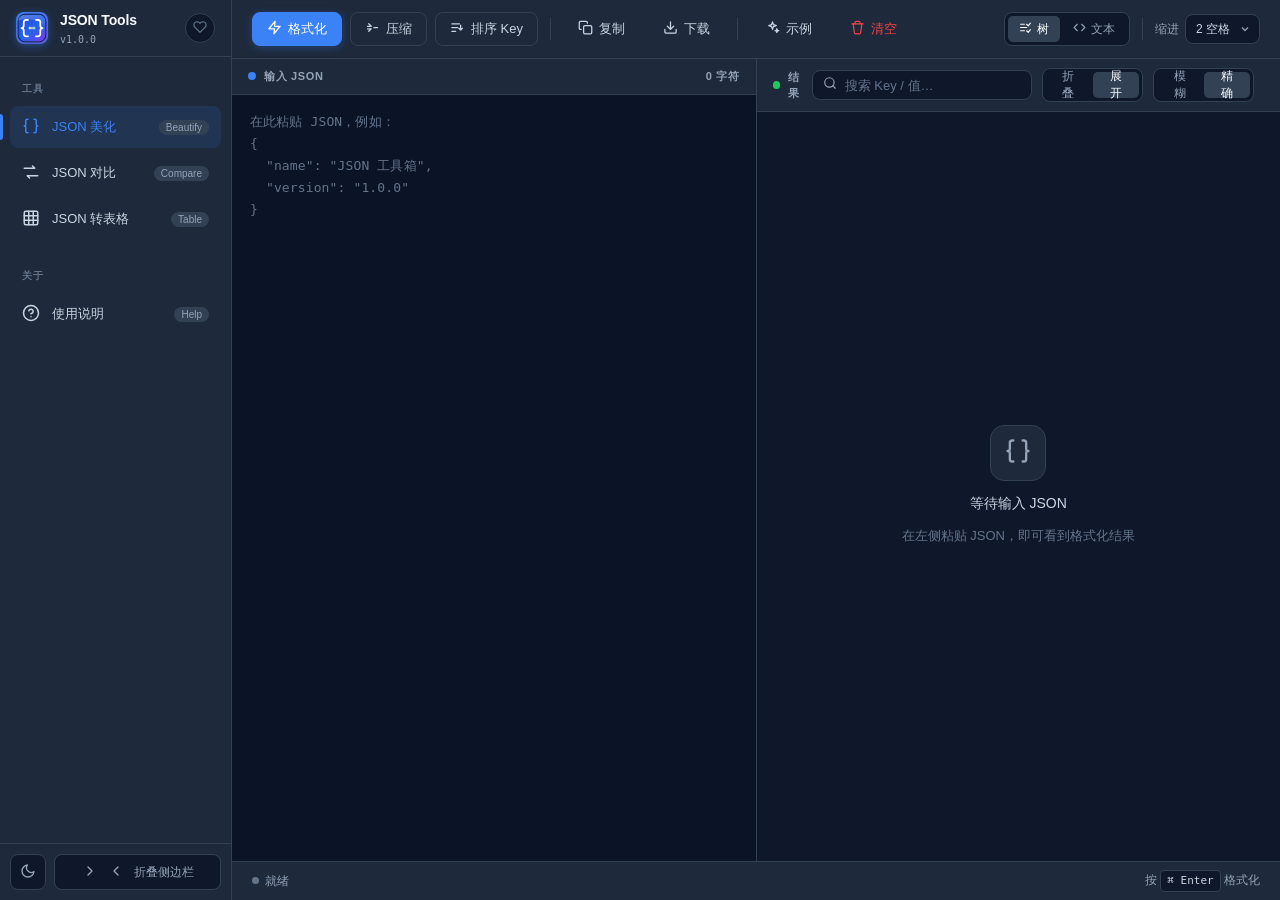
==== index.html @ 3a5d62ab "feat: JsonLab v1.0.0 初始版本 - SPA 架构：侧边栏 + 四面板（美化/对比/表格/说明） - JSON 美化：可折叠语法高亮树、搜索高亮、JSONPath 提取、大数安全 -" ====
<!DOCTYPE html>
<html lang="zh-CN">
<head>
  <meta charset="UTF-8" />
  <meta name="viewport" content="width=device-width, initial-scale=1.0" />
  <link rel="icon" type="image/svg+xml" href="icons/json-tools-logo.svg" />
  <title>JSON Tools · 浏览器 JSON 工具箱</title>
  <link rel="stylesheet" href="shared/styles.css" />
</head>
<body>
  <div class="app-shell">
    <!-- ============ 侧边栏 ============ -->
    <aside class="sidebar" id="sidebar">
      <div class="sidebar-head">
        <span class="logo"><img src="icons/json-tools-logo.svg" alt="JSON Tools" /></span>
        <div class="brand">
          <span class="name">JSON Tools</span>
          <span class="ver">v1.0.0</span>
        </div>
        <button class="head-tip" id="author-btn" title="打赏作者 · 支持一下" aria-label="打赏作者">
          <i data-icon="heart"></i>
        </button>
      </div>

      <nav class="sidebar-nav">
        <div class="nav-section-label">工具</div>
        <button class="nav-item active" data-panel="beautify" data-tip="JSON 美化">
          <i data-icon="braces"></i>
          <span class="nav-text">JSON 美化</span>
          <span class="nav-badge">Beautify</span>
        </button>
        <button class="nav-item" data-panel="compare" data-tip="JSON 对比">
          <i data-icon="arrows"></i>
          <span class="nav-text">JSON 对比</span>
          <span class="nav-badge">Compare</span>
        </button>
        <button class="nav-item" data-panel="table" data-tip="JSON 转表格">
          <i data-icon="table"></i>
          <span class="nav-text">JSON 转表格</span>
          <span class="nav-badge">Table</span>
        </button>
        <div class="nav-section-label" style="margin-top:12px;">关于</div>
        <button class="nav-item" data-panel="help" data-tip="使用说明">
          <i data-icon="helpCircle"></i>
          <span class="nav-text">使用说明</span>
          <span class="nav-badge">Help</span>
        </button>
      </nav>

      <div class="sidebar-foot">
        <button class="foot-btn" id="theme-btn" title="切换深色/浅色主题" data-tip="切换主题">
          <i class="theme-icon-dark" data-icon="moon"></i>
          <i class="theme-icon-light" data-icon="sun"></i>
        </button>
        <button class="foot-btn" id="collapse-btn" title="折叠/展开侧边栏">
          <i class="collapse-open" data-icon="chevronRight"></i>
          <i class="collapse-close" data-icon="chevronLeft"></i>
          <span class="lbl">折叠侧边栏</span>
        </button>
      </div>
    </aside>

    <!-- ============ 主区 ============ -->
    <main class="app-main">

      <!-- ====== 面板：JSON 美化 ====== -->
      <section class="panel active" id="panel-beautify">
        <div class="toolbar">
          <button class="btn primary" data-action="beautify-format"><i data-icon="zap"></i>格式化</button>
          <button class="btn" data-action="beautify-minify"><i data-icon="minify"></i>压缩</button>
          <button class="btn" data-action="beautify-sort"><i data-icon="sortAsc"></i>排序 Key</button>
          <span class="divider"></span>
          <button class="btn subtle" data-action="beautify-copy"><i data-icon="copy"></i>复制</button>
          <button class="btn subtle" data-action="beautify-download"><i data-icon="download"></i>下载</button>
          <span class="divider"></span>
          <button class="btn subtle" data-action="beautify-sample"><i data-icon="sparkles"></i>示例</button>
          <button class="btn subtle danger" data-action="beautify-clear"><i data-icon="trash"></i>清空</button>
          <span class="spacer"></span>
          <div class="segmented" id="seg-view">
            <button class="seg active" data-view="tree"><i data-icon="tree"></i>树</button>
            <button class="seg" data-view="text"><i data-icon="code"></i>文本</button>
          </div>
          <span class="divider"></span>
          <label>缩进
            <select id="sel-indent">
              <option value="2">2 空格</option>
              <option value="4">4 空格</option>
              <option value="tab">Tab</option>
            </select>
          </label>
        </div>

        <div class="work-area">
          <div class="pane">
            <div class="pane-header">
              <span class="left"><span class="dot"></span>输入 JSON</span>
              <span id="b-input-info">0 字符</span>
            </div>
            <div class="pane-content">
              <textarea class="code-input" id="b-input" placeholder='在此粘贴 JSON，例如：&#10;{&#10;  "name": "JSON 工具箱",&#10;  "version": "1.0.0"&#10;}'></textarea>
            </div>
          </div>
          <div class="pane">
            <div class="pane-header">
              <span class="left"><span class="dot green"></span>结果</span>
              <div style="display:flex; align-items:center; gap:10px; text-transform:none; letter-spacing:0;">
                <div class="search-box" id="b-search-box">
                  <i data-icon="search"></i>
                  <input type="text" id="b-search-input" placeholder="搜索 Key / 值…" autocomplete="off" />
                  <button class="clear-btn" id="b-search-clear" title="清除"><i data-icon="x"></i></button>
                  <span class="match-count" id="b-match-count" style="display:none;"></span>
                </div>
                <div class="segmented" id="b-search-mode">
                  <button class="seg" data-smode="collapse" title="折叠查找：只展开命中路径">折叠</button>
                  <button class="seg active" data-smode="expand" title="展开搜索：高亮全部命中">展开</button>
                </div>
                <div class="segmented" id="b-search-match">
                  <button class="seg" data-smatch="fuzzy" title="模糊匹配（子串，忽略大小写）">模糊</button>
                  <button class="seg active" data-smatch="exact" title="精确匹配（完整相等）">精确</button>
                </div>
                <span id="b-result-info"></span>
              </div>
            </div>
            <div class="pane-content" id="b-result"></div>
            <div class="path-bar" id="b-path-bar" hidden>
              <i data-icon="mousePointer"></i>
              <span class="path-text" id="b-path-text"></span>
              <button class="path-copy" id="b-path-copy" title="复制路径"><i data-icon="copy"></i></button>
            </div>
          </div>
        </div>

        <div class="status-bar" id="b-status-bar">
          <span class="indicator"><span class="dot"></span><span class="label" id="b-status">就绪</span></span>
          <span style="margin-left:auto;">按 <span class="kbd">⌘ Enter</span> 格式化</span>
        </div>
      </section>

      <!-- ====== 面板：JSON 对比 ====== -->
      <section class="panel" id="panel-compare">
        <div class="toolbar">
          <button class="btn primary" data-action="compare-run"><i data-icon="zap"></i>对比</button>
          <button class="btn" data-action="compare-swap"><i data-icon="arrowLeftRight"></i>交换</button>
          <span class="divider"></span>
          <button class="btn subtle" data-action="compare-sample"><i data-icon="sparkles"></i>示例</button>
          <button class="btn subtle danger" data-action="compare-clear"><i data-icon="trash"></i>清空</button>
          <span class="divider"></span>
          <button class="btn subtle" id="c-ignore-toggle"><i data-icon="filter"></i>忽略字段</button>
          <span class="spacer"></span>
          <div id="c-diff-summary"></div>
        </div>

        <div class="ignore-bar" id="c-ignore-bar" hidden>
          <i data-icon="filter"></i>
          <span class="ignore-label">忽略字段：</span>
          <div class="multi-select" id="c-ignore-select">
            <button class="ms-trigger" id="c-ms-trigger">
              <span class="ms-placeholder" id="c-ms-placeholder">选择要忽略的 Key…</span>
              <i data-icon="chevronDown"></i>
            </button>
            <div class="ms-dropdown" id="c-ms-dropdown" hidden>
              <div class="ms-search">
                <input type="text" id="c-ms-search" placeholder="搜索 Key…" autocomplete="off" />
              </div>
              <div class="ms-actions">
                <button class="ms-action" id="c-ms-all">全选</button>
                <button class="ms-action" id="c-ms-none">清空</button>
              </div>
              <div class="ms-options" id="c-ms-options"></div>
            </div>
          </div>
          <span class="ms-count" id="c-ms-count" style="display:none;"></span>
        </div>

        <div class="work-area" style="flex: 0 0 340px;">
          <div class="pane">
            <div class="pane-header">
              <span class="left"><span class="dot"></span>JSON A · 旧</span>
              <span id="c-info-a">0 字符</span>
            </div>
            <div class="pane-content">
              <textarea class="code-input" id="c-input-a" placeholder='左侧 JSON（旧版）'></textarea>
            </div>
          </div>
          <div class="pane">
            <div class="pane-header">
              <span class="left"><span class="dot amber"></span>JSON B · 新</span>
              <span id="c-info-b">0 字符</span>
            </div>
            <div class="pane-content">
              <textarea class="code-input" id="c-input-b" placeholder='右侧 JSON（新版）'></textarea>
            </div>
          </div>
        </div>

        <div style="flex:1; display:flex; flex-direction:column; min-height:0;">
          <div class="pane-header">
            <span class="left"><span class="dot green"></span>差异（增 / 删 / 改）</span>
            <span id="c-diff-count"></span>
          </div>
          <div class="pane-content" id="c-result"></div>
        </div>

        <div class="status-bar" id="c-status-bar">
          <span class="indicator"><span class="dot"></span><span class="label" id="c-status">就绪</span></span>
          <span style="margin-left:auto;">按 <span class="kbd">⌘ Enter</span> 对比</span>
        </div>
      </section>

      <!-- ====== 面板：JSON 转表格 ====== -->
      <section class="panel" id="panel-table">
        <div class="toolbar">
          <button class="btn primary" data-action="table-convert"><i data-icon="zap"></i>转换</button>
          <span class="divider"></span>
          <button class="btn" data-action="table-csv"><i data-icon="copy"></i>复制 CSV</button>
          <button class="btn" data-action="table-md"><i data-icon="copy"></i>复制 Markdown</button>
          <button class="btn" data-action="table-download"><i data-icon="download"></i>下载 CSV</button>
          <span class="divider"></span>
          <button class="btn subtle" data-action="table-sample"><i data-icon="sparkles"></i>示例</button>
          <button class="btn subtle danger" data-action="table-clear"><i data-icon="trash"></i>清空</button>
          <span class="spacer"></span>
          <label><input type="checkbox" class="checkbox" id="t-chk-wrap" checked />自动包装单个对象</label>
          <label><input type="checkbox" class="checkbox" id="t-chk-flatten" checked />展平嵌套对象（address.city）</label>
        </div>

        <div style="display:flex; flex-direction:column; flex: 0 0 300px; border-bottom:1px solid var(--border-strong);">
          <div class="pane-header">
            <span class="left"><span class="dot"></span>输入 JSON（对象数组）</span>
            <span id="t-input-info">0 字符</span>
          </div>
          <div style="flex:1; position:relative;">
            <textarea class="code-input" id="t-input" placeholder='粘贴对象数组，例如：&#10;[&#10;  { "id": 1, "name": "张三", "age": 28 },&#10;  { "id": 2, "name": "李四", "age": 34 }&#10;]'></textarea>
          </div>
        </div>

        <div style="flex:1; display:flex; flex-direction:column; min-height:0;">
          <div class="pane-header">
            <span class="left"><span class="dot green"></span>表格结果</span>
            <div style="display:flex; align-items:center; gap:10px; text-transform:none; letter-spacing:0;">
              <div class="search-box" id="t-search-box">
                <i data-icon="search"></i>
                <input type="text" id="t-search-input" placeholder="搜索单元格内容…" autocomplete="off" />
                <button class="clear-btn" id="t-search-clear" title="清除"><i data-icon="x"></i></button>
                <span class="match-count" id="t-match-count" style="display:none;"></span>
              </div>
              <span id="t-result-info"></span>
            </div>
          </div>
          <div class="pane-content" id="t-result"></div>
        </div>

        <div class="status-bar" id="t-status-bar">
          <span class="indicator"><span class="dot"></span><span class="label" id="t-status">就绪</span></span>
          <span style="margin-left:auto;">按 <span class="kbd">⌘ Enter</span> 转换 · <span class="kbd">⌘ F</span> 搜索</span>
        </div>
      </section>

      <!-- ====== 面板：使用说明 ====== -->
      <section class="panel" id="panel-help">
        <div class="help-wrap">
          <!-- Hero -->
          <div class="help-hero">
            <span class="help-hero-logo"><img src="icons/json-tools-logo.svg" alt="JSON Tools Logo" /></span>
            <div class="help-hero-text">
              <div class="help-eyebrow">DEVELOPER TOOLKIT · PRIVACY FIRST</div>
              <h1 class="help-hero-title">JSON Tools</h1>
              <p class="help-hero-sub">更快读懂、整理、对比和导出 JSON。所有处理都在浏览器本地完成。</p>
              <div class="help-hero-tags">
                <span class="htag">本地处理</span>
                <span class="htag">零依赖</span>
                <span class="htag">MV3</span>
                <span class="htag">开源透明</span>
              </div>
            </div>
          </div>

          <!-- 功能卡片网格 -->
          <div class="help-cards">
            <div class="help-card help-card-action" data-help-panel="beautify" tabindex="0" role="button">
              <div class="hc-icon hc-blue"><i data-icon="braces"></i></div>
              <h3 class="hc-title">JSON 美化</h3>
              <p class="hc-desc">把杂乱的 JSON 格式化成可折叠的语法高亮树。</p>
              <ul class="hc-features">
                <li>格式化 / 压缩 / 排序 Key</li>
                <li>多层级全展开树视图</li>
                <li>搜索高亮（精确 / 模糊）</li>
                <li>悬停提取 JSONPath</li>
                <li>大整数防精度丢失</li>
              </ul>
            </div>

            <div class="help-card help-card-action" data-help-panel="compare" tabindex="0" role="button">
              <div class="hc-icon hc-green"><i data-icon="arrows"></i></div>
              <h3 class="hc-title">JSON 对比</h3>
              <p class="hc-desc">逐键递归比较两份 JSON，精准定位差异。</p>
              <ul class="hc-features">
                <li>增 / 删 / 改 三类差异高亮</li>
                <li>下拉多选忽略指定字段</li>
                <li>完整差异路径显示</li>
                <li>差异统计徽章</li>
              </ul>
            </div>

            <div class="help-card help-card-action" data-help-panel="table" tabindex="0" role="button">
              <div class="hc-icon hc-purple"><i data-icon="table"></i></div>
              <h3 class="hc-title">JSON 转表格</h3>
              <p class="hc-desc">对象数组转可视表格，支持嵌套展平。</p>
              <ul class="hc-features">
                <li>嵌套对象自动展平（address.city）</li>
                <li>表格搜索高亮</li>
                <li>导出 CSV / Markdown</li>
                <li>CSV 带 BOM 支持 Excel</li>
              </ul>
            </div>
          </div>

          <!-- 使用流程 + 常用场景 -->
          <div class="help-flow-card">
            <div class="help-flow-head">
              <div>
                <div class="help-eyebrow">WORKFLOW</div>
                <h2 class="help-h2">三步处理你的 JSON</h2>
              </div>
              <span class="help-flow-note">从当前页面直接捕获，或粘贴本地数据</span>
            </div>
            <div class="help-flow">
              <div class="help-flow-step"><span class="flow-num">01</span><div><strong>输入或捕获</strong><span>粘贴 JSON，或从当前页一键导入</span></div></div>
              <span class="flow-arrow">→</span>
              <div class="help-flow-step"><span class="flow-num">02</span><div><strong>选择工具</strong><span>美化、对比、展平为表格</span></div></div>
              <span class="flow-arrow">→</span>
              <div class="help-flow-step"><span class="flow-num">03</span><div><strong>复制或下载</strong><span>输出 JSON、CSV、Markdown</span></div></div>
            </div>
            <div class="scenario-row"><span class="scenario-label">适合这些场景</span><span class="scenario-chip">调试 API 返回值</span><span class="scenario-chip">核对配置变更</span><span class="scenario-chip">整理接口数据</span><span class="scenario-chip">导入 Excel</span></div>
          </div>

          <!-- 快捷键 + 隐私（两栏） -->
          <div class="help-two-col">
            <div class="help-col">
              <h2 class="help-h2"><i data-icon="keyboard"></i> 快捷键</h2>
              <div class="help-shortcut-grid">
                <div class="shortcut-item"><span class="shortcut-keys"><kbd>⌘</kbd><kbd>↵</kbd></span><span class="shortcut-desc">执行操作</span></div>
                <div class="shortcut-item"><span class="shortcut-keys"><kbd>⌘</kbd><kbd>F</kbd></span><span class="shortcut-desc">聚焦搜索</span></div>
                <div class="shortcut-item"><span class="shortcut-keys"><kbd>Esc</kbd></span><span class="shortcut-desc">清除 / 关闭</span></div>
              </div>
            </div>
            <div class="help-col">
              <h2 class="help-h2"><i data-icon="shield"></i> 隐私声明</h2>
              <p class="help-p">纯前端处理，<strong>数据不离开浏览器</strong>。导入当前页仅在你点击捕获时读取，不做后台监控；无网络请求、无第三方分析。</p>
            </div>
          </div>

          <!-- 打赏区 -->
          <div class="help-donate">
            <div class="donate-left">
              <div class="donate-heart"><i data-icon="heart"></i></div>
              <div>
                <h2 class="donate-title">支持作者</h2>
                <p class="donate-desc">JSON Tools 完全免费开源。如果这个工具帮到了你，<br/>可以请作者喝杯咖啡 ☕ 支持持续维护。</p>
                <button class="btn primary" id="help-author-btn"><i data-icon="heart"></i> 打赏作者</button>
              </div>
            </div>
            <div class="donate-qr">
              <img class="donation-qr" src="icons/donation-qr.jpg" alt="作者赞赏二维码" />
              <span class="qr-tip">扫码支持作者</span>
            </div>
          </div>

          <div class="help-footer">
            <span>JSON Tools v1.0.0 · Made with ❤</span>
          </div>
        </div>
      </section>

    </main>
  </div>

  <!-- 「打赏作者」弹窗 -->
  <div class="modal-mask" id="author-modal" hidden>
    <div class="modal" role="dialog" aria-modal="true" aria-labelledby="author-title">
      <button class="modal-close" id="author-close" title="关闭" aria-label="关闭"><i data-icon="x"></i></button>
      <div class="modal-head">
        <span class="modal-logo"><img src="icons/json-tools-logo.svg" alt="JSON Tools" /></span>
        <div>
          <div class="modal-title" id="author-title">打赏作者</div>
          <div class="modal-sub">请作者喝杯咖啡 · 支持开源</div>
        </div>
      </div>
      <div class="modal-body">
        <div class="author-qr-slot">
          <img class="donation-qr" src="icons/donation-qr.jpg" alt="作者赞赏二维码" />
          <span class="qr-tip">扫码支持作者</span>
        </div>
        <ul class="author-meta">
          <li><span class="k">邮箱</span><span class="v">author@example.com</span></li>
          <li><span class="k">仓库</span><span class="v">github.com/yourname/json-tools</span></li>
          <li><span class="k">版本</span><span class="v">v1.0.0</span></li>
        </ul>
        <p class="author-note">JSON Tools 是一个开源、零依赖的 JSON 工具集，遇到任何问题或想法都欢迎反馈。</p>
      </div>
    </div>
  </div>

  <div class="toast" id="toast"></div>
  <script src="shared/icons.js"></script>
  <script src="shared/json-utils.js"></script>
  <script src="shared/table-utils.js"></script>
  <script src="index.js"></script>
</body>
</html>
---- shared/styles.css ----
/* ============================================================
 * JSON 工具箱 · 公共样式（深色开发者主题）
 * 设计灵感：VS Code / Linear / Raycast
 * 字体：系统字体（Inter 兜底）+ 等宽字体用于代码
 * ============================================================ */

:root {
  /* —— 表面 —— */
  --bg: #0f172a;             /* slate-900 */
  --bg-elev: #1e293b;        /* slate-800 */
  --bg-elev-2: #334155;      /* slate-700 */
  --bg-panel: #111c33;       /* 比 bg 略深的内嵌面板 */
  --bg-input: #0b1326;       /* 输入区域更深，强化层级 */

  /* —— 文字 —— */
  --text: #f8fafc;           /* slate-50 */
  --text-soft: #cbd5e1;      /* slate-300 */
  --text-mute: #94a3b8;      /* slate-400 */
  --text-dim: #64748b;       /* slate-500 */

  /* —— 边框 —— */
  --border: #1e293b;         /* slate-800 */
  --border-soft: #1e293b;
  --border-strong: #334155;  /* slate-700 */
  --border-focus: #3b82f6;

  /* —— 主色（蓝） —— */
  --primary: #3b82f6;        /* blue-500 */
  --primary-hover: #60a5fa;  /* blue-400 */
  --primary-active: #2563eb; /* blue-600 */
  --primary-soft: rgba(59, 130, 246, 0.12);
  --primary-ring: rgba(59, 130, 246, 0.35);

  /* —— 语义色 —— */
  --success: #22c55e;
  --success-soft: rgba(34, 197, 94, 0.14);
  --warning: #f59e0b;
  --warning-soft: rgba(245, 158, 11, 0.14);
  --danger: #ef4444;
  --danger-soft: rgba(239, 68, 68, 0.14);
  --info: #06b6d4;
  --info-soft: rgba(6, 182, 212, 0.14);

  /* —— 语法高亮（深色友好） —— */
  --syn-key: #7dd3fc;        /* sky-300 */
  --syn-str: #86efac;        /* green-300 */
  --syn-num: #fbbf24;        /* amber-400 */
  --syn-bool: #c084fc;       /* purple-400 */
  --syn-null: #64748b;       /* slate-500 */
  --syn-punct: #94a3b8;      /* slate-400 */

  /* —— 字体 —— */
  --sans: 'Inter', -apple-system, BlinkMacSystemFont, 'Segoe UI', 'PingFang SC',
    'Microsoft YaHei', sans-serif;
  --mono: 'JetBrains Mono', 'SF Mono', 'Fira Code', Menlo, Consolas, monospace;

  /* —— 圆角 / 阴影 / 动效 —— */
  --radius-sm: 4px;
  --radius: 8px;
  --radius-lg: 12px;
  --shadow-sm: 0 1px 2px rgba(0, 0, 0, 0.3);
  --shadow: 0 4px 16px rgba(0, 0, 0, 0.35);
  --shadow-lg: 0 12px 32px rgba(0, 0, 0, 0.45);
  --transition: 180ms cubic-bezier(0.4, 0, 0.2, 1);
}

/* ============================================================
 * 浅色主题（data-theme="light"）
 * ============================================================ */
[data-theme='light'] {
  /* —— 表面 —— */
  --bg: #ffffff;
  --bg-elev: #f8fafc;          /* slate-50 */
  --bg-elev-2: #e2e8f0;        /* slate-200 */
  --bg-panel: #f1f5f9;         /* slate-100 */
  --bg-input: #ffffff;

  /* —— 文字 —— */
  --text: #0f172a;             /* slate-900 */
  --text-soft: #334155;        /* slate-700 */
  --text-mute: #64748b;        /* slate-500 */
  --text-dim: #94a3b8;         /* slate-400 */

  /* —— 边框 —— */
  --border: #e2e8f0;           /* slate-200 */
  --border-soft: #e2e8f0;
  --border-strong: #cbd5e1;    /* slate-300 */
  --border-focus: #3b82f6;

  /* —— 主色（保持蓝） —— */
  --primary: #2563eb;          /* blue-600，浅色下加深保证对比 */
  --primary-hover: #3b82f6;    /* blue-500 */
  --primary-active: #1d4ed8;   /* blue-700 */
  --primary-soft: rgba(37, 99, 235, 0.08);
  --primary-ring: rgba(37, 99, 235, 0.2);

  /* —— 语义色（浅色下加深） —— */
  --success: #16a34a;
  --success-soft: rgba(22, 163, 74, 0.1);
  --warning: #d97706;
  --warning-soft: rgba(217, 119, 6, 0.1);
  --danger: #dc2626;
  --danger-soft: rgba(220, 38, 38, 0.08);
  --info: #0891b2;
  --info-soft: rgba(8, 145, 178, 0.1);

  /* —— 语法高亮（浅色友好） —— */
  --syn-key: #2563eb;          /* blue-600 */
  --syn-str: #16a34a;          /* green-600 */
  --syn-num: #c2410c;          /* orange-700 */
  --syn-bool: #9333ea;         /* purple-600 */
  --syn-null: #94a3b8;         /* slate-400 */
  --syn-punct: #64748b;        /* slate-500 */

  /* —— 阴影（浅色下更柔和） —— */
  --shadow-sm: 0 1px 2px rgba(15, 23, 42, 0.06);
  --shadow: 0 4px 16px rgba(15, 23, 42, 0.1);
  --shadow-lg: 0 12px 32px rgba(15, 23, 42, 0.14);
}

* {
  box-sizing: border-box;
}

html,
body {
  margin: 0;
  padding: 0;
  height: 100%;
  font-family: var(--sans);
  font-size: 14px;
  line-height: 1.5;
  color: var(--text);
  background: var(--bg);
  -webkit-font-smoothing: antialiased;
  -moz-osx-font-smoothing: grayscale;
}

::selection {
  background: var(--primary-ring);
  color: var(--text);
}

/* ============================================================
 * 顶部导航
 * ============================================================ */
.app-header {
  display: flex;
  align-items: center;
  justify-content: space-between;
  height: 56px;
  padding: 0 20px;
  background: var(--bg-elev);
  border-bottom: 1px solid var(--border-strong);
  flex-shrink: 0;
  position: relative;
}

.app-title {
  display: flex;
  align-items: center;
  gap: 12px;
}

.app-title .logo {
  width: 32px;
  height: 32px;
  border-radius: 8px;
  background: linear-gradient(135deg, var(--primary), #6366f1);
  display: inline-flex;
  align-items: center;
  justify-content: center;
  color: #fff;
  box-shadow: 0 2px 8px rgba(59, 130, 246, 0.4);
}

.app-title .logo svg {
  width: 18px;
  height: 18px;
}

.app-title .logo img {
  width: 32px;
  height: 32px;
  border-radius: 8px;
  display: block;
}

.app-title .name {
  font-size: 15px;
  font-weight: 600;
  letter-spacing: -0.01em;
}

.app-title .badge {
  font-size: 11px;
  padding: 2px 8px;
  background: var(--bg-elev-2);
  border-radius: 999px;
  color: var(--text-mute);
  font-weight: 500;
}

.app-tabs {
  display: flex;
  gap: 4px;
  background: var(--bg);
  padding: 4px;
  border-radius: 10px;
  border: 1px solid var(--border-strong);
}

.app-tabs a {
  display: inline-flex;
  align-items: center;
  gap: 6px;
  padding: 6px 14px;
  border-radius: 7px;
  text-decoration: none;
  color: var(--text-mute);
  font-size: 13px;
  font-weight: 500;
  cursor: pointer;
  transition: var(--transition);
}

.app-tabs a svg {
  width: 14px;
  height: 14px;
}

.app-tabs a:hover {
  color: var(--text);
  background: var(--bg-elev);
}

.app-tabs a.active {
  background: var(--primary);
  color: #fff;
  box-shadow: 0 2px 8px rgba(59, 130, 246, 0.35);
}

/* ============================================================
 * 按钮
 * ============================================================ */
.btn {
  display: inline-flex;
  align-items: center;
  justify-content: center;
  gap: 6px;
  height: 34px;
  padding: 0 14px;
  border: 1px solid var(--border-strong);
  background: var(--bg-elev);
  color: var(--text-soft);
  border-radius: var(--radius);
  font-size: 13px;
  font-weight: 500;
  font-family: inherit;
  cursor: pointer;
  transition: var(--transition);
  user-select: none;
  white-space: nowrap;
}

.btn svg {
  width: 15px;
  height: 15px;
  flex-shrink: 0;
}

.btn:hover {
  background: var(--bg-elev-2);
  color: var(--text);
  border-color: #475569;
}

.btn:active {
  transform: translateY(1px);
}

.btn.primary {
  background: var(--primary);
  border-color: var(--primary);
  color: #fff;
  box-shadow: 0 2px 8px rgba(59, 130, 246, 0.3);
}

.btn.primary:hover {
  background: var(--primary-hover);
  border-color: var(--primary-hover);
  color: #fff;
  box-shadow: 0 4px 12px rgba(59, 130, 246, 0.45);
}

.btn.primary:active {
  background: var(--primary-active);
}

.btn.subtle {
  border-color: transparent;
  background: transparent;
}

.btn.subtle:hover {
  background: var(--bg-elev);
  border-color: var(--border-strong);
  color: var(--text);
}

.btn.danger {
  color: var(--danger);
}

.btn.danger:hover {
  background: var(--danger-soft);
  border-color: var(--danger);
  color: var(--danger);
}

.btn:disabled {
  opacity: 0.45;
  cursor: not-allowed;
}

.btn.small {
  height: 28px;
  padding: 0 10px;
  font-size: 12px;
}

.btn.icon-only {
  width: 34px;
  padding: 0;
}

/* —— 分段控件（按钮组）—— */
.segmented {
  display: inline-flex;
  background: var(--bg);
  border: 1px solid var(--border-strong);
  border-radius: var(--radius);
  padding: 3px;
  gap: 2px;
}

.segmented .seg {
  display: inline-flex;
  align-items: center;
  gap: 5px;
  height: 26px;
  padding: 0 11px;
  border-radius: 5px;
  color: var(--text-mute);
  font-size: 12px;
  font-weight: 500;
  cursor: pointer;
  border: none;
  background: transparent;
  transition: var(--transition);
  font-family: inherit;
}

.segmented .seg svg {
  width: 13px;
  height: 13px;
}

.segmented .seg:hover {
  color: var(--text);
}

.segmented .seg.active {
  background: var(--bg-elev-2);
  color: var(--text);
}

/* ============================================================
 * 工具条
 * ============================================================ */
.toolbar {
  display: flex;
  align-items: center;
  gap: 8px;
  padding: 12px 20px;
  background: var(--bg-elev);
  border-bottom: 1px solid var(--border-strong);
  flex-wrap: wrap;
  flex-shrink: 0;
}

.toolbar .spacer {
  flex: 1;
}

.toolbar .divider {
  width: 1px;
  height: 22px;
  background: var(--border-strong);
  margin: 0 4px;
}

.toolbar select {
  height: 30px;
  padding: 0 28px 0 10px;
  border: 1px solid var(--border-strong);
  border-radius: var(--radius);
  font-size: 12px;
  background-color: var(--bg);
  background-image: url("data:image/svg+xml,%3Csvg xmlns='http://www.w3.org/2000/svg' width='12' height='12' viewBox='0 0 24 24' fill='none' stroke='%2394a3b8' stroke-width='2.5'%3E%3Cpath d='m6 9 6 6 6-6'/%3E%3C/svg%3E");
  background-repeat: no-repeat;
  background-position: right 8px center;
  color: var(--text-soft);
  cursor: pointer;
  appearance: none;
  font-family: inherit;
}

.toolbar select:hover {
  border-color: #475569;
}

.toolbar label {
  display: inline-flex;
  align-items: center;
  gap: 6px;
  color: var(--text-mute);
  font-size: 12px;
  cursor: pointer;
  user-select: none;
}

.toolbar label:hover {
  color: var(--text-soft);
}

.toolbar input[type='number'] {
  width: 64px;
  height: 30px;
  padding: 0 8px;
  border: 1px solid var(--border-strong);
  border-radius: var(--radius);
  font-size: 12px;
  background: var(--bg);
  color: var(--text);
  font-family: inherit;
}

/* ============================================================
 * 主体布局
 * ============================================================ */
.app-body {
  display: flex;
  flex-direction: column;
  height: calc(100vh - 57px);
}

.work-area {
  flex: 1;
  display: flex;
  overflow: hidden;
  min-height: 0;
}

.pane {
  flex: 1;
  display: flex;
  flex-direction: column;
  min-width: 0;
  border-right: 1px solid var(--border-strong);
  background: var(--bg);
}

.pane:last-child {
  border-right: none;
}

.pane-header {
  display: flex;
  align-items: center;
  justify-content: space-between;
  padding: 9px 16px;
  background: var(--bg-elev);
  border-bottom: 1px solid var(--border-strong);
  font-size: 11px;
  font-weight: 600;
  letter-spacing: 0.06em;
  text-transform: uppercase;
  color: var(--text-mute);
  flex-shrink: 0;
}

.pane-header .left {
  display: inline-flex;
  align-items: center;
  gap: 8px;
}

.pane-header .left .dot {
  width: 8px;
  height: 8px;
  border-radius: 50%;
  background: var(--primary);
}

.pane-header .left .dot.green { background: var(--success); }
.pane-header .left .dot.amber { background: var(--warning); }

.pane-content {
  flex: 1;
  overflow: auto;
  position: relative;
  min-height: 0;
}

/* ============================================================
 * 输入框
 * ============================================================ */
.code-input {
  width: 100%;
  height: 100%;
  border: none;
  outline: none;
  resize: none;
  padding: 16px 18px;
  font-family: var(--mono);
  font-size: 13px;
  line-height: 1.7;
  background: var(--bg-input);
  color: var(--text);
  tab-size: 2;
  letter-spacing: 0.01em;
}

.code-input::placeholder {
  color: var(--text-dim);
}

.code-input:focus {
  outline: none;
}

/* ============================================================
 * 状态栏
 * ============================================================ */
.status-bar {
  display: flex;
  align-items: center;
  gap: 12px;
  padding: 8px 20px;
  border-top: 1px solid var(--border-strong);
  background: var(--bg-elev);
  font-size: 12px;
  color: var(--text-mute);
  flex-shrink: 0;
}

.status-bar .indicator {
  display: inline-flex;
  align-items: center;
  gap: 6px;
}

.status-bar .indicator .dot {
  width: 7px;
  height: 7px;
  border-radius: 50%;
  background: var(--text-dim);
}

.status-bar.ok .indicator .dot { background: var(--success); box-shadow: 0 0 8px var(--success); }
.status-bar.err .indicator .dot { background: var(--danger); box-shadow: 0 0 8px var(--danger); }

.status-bar.ok .indicator .label { color: var(--success); }
.status-bar.err .indicator .label { color: var(--danger); }

.status-bar .kbd {
  display: inline-flex;
  align-items: center;
  padding: 2px 6px;
  border-radius: 4px;
  background: var(--bg);
  border: 1px solid var(--border-strong);
  font-family: var(--mono);
  font-size: 11px;
  color: var(--text-soft);
}

/* ============================================================
 * 语法高亮树
 * ============================================================ */
.json-tree {
  padding: 16px 18px;
  font-family: var(--mono);
  font-size: 13px;
  line-height: 1.7;
  white-space: pre-wrap;
  word-break: break-all;
  color: var(--text);
}

.json-tree .key {
  color: var(--syn-key);
}

.json-tree .str {
  color: var(--syn-str);
}

.json-tree .num {
  color: var(--syn-num);
}

.json-tree .bool {
  color: var(--syn-bool);
}

.json-tree .null {
  color: var(--syn-null);
  font-style: italic;
}

.json-tree .punct {
  color: var(--syn-punct);
}

.json-tree .fold {
  cursor: pointer;
  color: var(--primary);
  user-select: none;
  padding: 0 2px;
  border-radius: 3px;
  transition: var(--transition);
  display: inline-block;
  min-width: 14px;
  text-align: center;
}

.json-tree .fold:hover {
  background: var(--primary-soft);
}

.json-tree .summary {
  color: var(--text-dim);
  font-style: italic;
  padding-left: 6px;
  font-size: 12px;
}

.json-tree .entry {
  display: block;
}

.json-tree .children {
  padding-left: 18px;
}

/* 树搜索命中：路径高亮 + 文本高亮 */
.json-tree .entry.match-path {
  background: rgba(245, 158, 11, 0.08);
  box-shadow: inset 2px 0 0 var(--warning);
}

.json-tree .hl-text {
  background: var(--warning);
  color: #1a1205;
  border-radius: 2px;
  padding: 0 2px;
  font-weight: 600;
}

/* ============================================================
 * Toast
 * ============================================================ */
.toast {
  position: fixed;
  bottom: 32px;
  left: 50%;
  transform: translateX(-50%) translateY(20px);
  background: var(--bg-elev-2);
  color: var(--text);
  padding: 10px 20px;
  border-radius: var(--radius);
  font-size: 13px;
  font-weight: 500;
  z-index: 9999;
  opacity: 0;
  transition: all 250ms cubic-bezier(0.34, 1.56, 0.64, 1);
  pointer-events: none;
  border: 1px solid var(--border-strong);
  box-shadow: var(--shadow-lg);
  display: inline-flex;
  align-items: center;
  gap: 8px;
}

.toast.show {
  opacity: 1;
  transform: translateX(-50%) translateY(0);
}

.toast .toast-icon {
  width: 16px;
  height: 16px;
  color: var(--success);
}

/* ============================================================
 * 「打扰作者」弹窗
 * ============================================================ */
.modal-mask {
  position: fixed;
  inset: 0;
  background: rgba(0, 0, 0, 0.5);
  backdrop-filter: blur(4px);
  display: flex;
  align-items: center;
  justify-content: center;
  z-index: 10000;
  opacity: 0;
  animation: modal-fade-in 200ms ease forwards;
}

.modal-mask[hidden] {
  display: none;
}

@keyframes modal-fade-in {
  to { opacity: 1; }
}

.modal {
  position: relative;
  width: min(420px, 92vw);
  background: var(--bg-elev);
  border: 1px solid var(--border-strong);
  border-radius: var(--radius-lg);
  box-shadow: var(--shadow-lg);
  padding: 24px;
  animation: modal-pop 220ms cubic-bezier(0.34, 1.56, 0.64, 1);
}

@keyframes modal-pop {
  from { transform: scale(0.92); opacity: 0; }
  to { transform: scale(1); opacity: 1; }
}

.modal-close {
  position: absolute;
  top: 12px;
  right: 12px;
  border: none;
  background: transparent;
  color: var(--text-mute);
  cursor: pointer;
  width: 28px;
  height: 28px;
  border-radius: 50%;
  display: inline-flex;
  align-items: center;
  justify-content: center;
  transition: var(--transition);
}

.modal-close:hover {
  background: var(--bg-elev-2);
  color: var(--text);
}

.modal-head {
  display: flex;
  align-items: center;
  gap: 12px;
  margin-bottom: 18px;
}

.modal-logo {
  width: 44px;
  height: 44px;
  border-radius: var(--radius);
  background: var(--primary-soft);
  color: var(--primary);
  display: inline-flex;
  align-items: center;
  justify-content: center;
  flex-shrink: 0;
}

.modal-logo svg { width: 22px; height: 22px; }
.modal-logo img { width: 44px; height: 44px; border-radius: var(--radius); display: block; }

.modal-title {
  font-size: 16px;
  font-weight: 600;
  color: var(--text);
}

.modal-sub {
  font-size: 12px;
  color: var(--text-mute);
  margin-top: 2px;
}

.modal-body {
  display: flex;
  flex-direction: column;
  align-items: center;
  gap: 16px;
}

.author-qr-slot {
  display: flex;
  flex-direction: column;
  align-items: center;
  gap: 8px;
}

/* 真实赞赏码：保留二维码四周留白，方便扫码 */
.donation-qr {
  display: block;
  width: 160px;
  height: 160px;
  object-fit: cover;
  border-radius: var(--radius);
  background: #fff;
}

.qr-placeholder {
  width: 160px;
  height: 160px;
  border: 2px dashed var(--border-strong);
  border-radius: var(--radius);
  background: var(--bg-input);
  display: flex;
  flex-direction: column;
  align-items: center;
  justify-content: center;
  gap: 6px;
  color: var(--text-dim);
  font-size: 12px;
}

.qr-placeholder svg { width: 32px; height: 32px; }

.qr-tip {
  font-size: 12px;
  color: var(--text-mute);
}

.author-meta {
  list-style: none;
  margin: 0;
  padding: 0;
  width: 100%;
  border-top: 1px solid var(--border);
}

.author-meta li {
  display: flex;
  justify-content: space-between;
  padding: 8px 4px;
  border-bottom: 1px solid var(--border);
  font-size: 13px;
}

.author-meta .k {
  color: var(--text-mute);
}

.author-meta .v {
  color: var(--text);
  font-family: var(--mono);
  font-size: 12px;
}

.author-note {
  margin: 0;
  font-size: 12px;
  color: var(--text-mute);
  line-height: 1.6;
  text-align: center;
}

/* ============================================================
 * 表格
 * ============================================================ */
.data-table-wrap {
  padding: 16px 18px;
}

.data-table {
  width: 100%;
  border-collapse: separate;
  border-spacing: 0;
  font-size: 13px;
  border: 1px solid var(--border-strong);
  border-radius: var(--radius);
  overflow: hidden;
}

.data-table th,
.data-table td {
  border-bottom: 1px solid var(--border-strong);
  border-right: 1px solid var(--border-strong);
  padding: 10px 14px;
  text-align: left;
  vertical-align: top;
}

.data-table th:last-child,
.data-table td:last-child {
  border-right: none;
}

.data-table tr:last-child td {
  border-bottom: none;
}

.data-table th {
  background: var(--bg-elev);
  font-weight: 600;
  color: var(--text);
  position: sticky;
  top: 0;
  z-index: 1;
  font-size: 12px;
  letter-spacing: 0.02em;
}

.data-table tbody tr {
  transition: background var(--transition);
}

.data-table tbody tr:hover {
  background: var(--bg-elev);
}

.data-table td {
  color: var(--text-soft);
}

.data-table .cell-json {
  font-family: var(--mono);
  color: var(--text-mute);
  white-space: pre-wrap;
  max-width: 420px;
  overflow: auto;
  font-size: 12px;
}

.data-table .row-idx {
  color: var(--text-dim);
  font-family: var(--mono);
  font-size: 11px;
  text-align: right;
  user-select: none;
  width: 50px;
  white-space: nowrap;
}

/* ============================================================
 * 对比差异
 * ============================================================ */
.diff-list-wrap {
  padding: 0;
}

.diff-header {
  display: flex;
  background: var(--bg-elev);
  border-bottom: 1px solid var(--border-strong);
  font-size: 11px;
  color: var(--text-mute);
  font-weight: 600;
  letter-spacing: 0.06em;
  text-transform: uppercase;
  position: sticky;
  top: 0;
  z-index: 1;
}

.diff-header > div {
  padding: 10px 14px;
  border-right: 1px solid var(--border-strong);
}

.diff-header > div:last-child {
  border-right: none;
}

.diff-row {
  display: flex;
  font-family: var(--mono);
  font-size: 12.5px;
  border-bottom: 1px solid var(--border);
  transition: background var(--transition);
}

.diff-row:hover {
  background: var(--bg-elev);
}

.diff-row .path {
  width: 32%;
  padding: 10px 14px;
  border-right: 1px solid var(--border-strong);
  color: var(--text);
  word-break: break-all;
  display: flex;
  align-items: center;
  gap: 8px;
}

.diff-row .badge {
  display: inline-flex;
  align-items: center;
  justify-content: center;
  min-width: 22px;
  height: 20px;
  padding: 0 6px;
  border-radius: 4px;
  font-size: 10px;
  font-weight: 700;
  font-family: var(--sans);
  letter-spacing: 0.04em;
  flex-shrink: 0;
}

.badge.add { background: var(--success-soft); color: var(--success); }
.badge.del { background: var(--danger-soft); color: var(--danger); }
.badge.mod { background: var(--warning-soft); color: var(--warning); }

.diff-row .values {
  flex: 1;
  display: flex;
  min-width: 0;
}

.diff-row .val {
  flex: 1;
  padding: 10px 14px;
  font-family: var(--mono);
  word-break: break-all;
  border-right: 1px solid var(--border-strong);
  color: var(--text-soft);
  white-space: pre-wrap;
}

.diff-row .val:last-child {
  border-right: none;
}

.diff-row.add .val.right {
  background: var(--success-soft);
  color: var(--success);
}

.diff-row.del .val.left {
  background: var(--danger-soft);
  color: var(--danger);
}

.diff-row.mod .val.left {
  background: var(--danger-soft);
  color: var(--text-mute);
  text-decoration: line-through;
}

.diff-row.mod .val.right {
  background: var(--success-soft);
  color: var(--success);
}

/* ============================================================
 * 差异统计卡片
 * ============================================================ */
.stat-group {
  display: inline-flex;
  gap: 6px;
  align-items: center;
}

.stat-chip {
  display: inline-flex;
  align-items: center;
  gap: 5px;
  padding: 3px 9px;
  border-radius: 999px;
  font-size: 11px;
  font-weight: 600;
  font-family: var(--mono);
}

.stat-chip.add { background: var(--success-soft); color: var(--success); }
.stat-chip.del { background: var(--danger-soft); color: var(--danger); }
.stat-chip.mod { background: var(--warning-soft); color: var(--warning); }
.stat-chip.eq { background: var(--bg-elev-2); color: var(--text-mute); }

/* ============================================================
 * 空状态
 * ============================================================ */
.empty {
  display: flex;
  flex-direction: column;
  align-items: center;
  justify-content: center;
  height: 100%;
  min-height: 240px;
  color: var(--text-dim);
  font-size: 13px;
  gap: 12px;
  text-align: center;
  padding: 24px;
}

.empty .empty-icon {
  width: 56px;
  height: 56px;
  border-radius: 14px;
  background: var(--bg-elev);
  display: inline-flex;
  align-items: center;
  justify-content: center;
  color: var(--text-mute);
  border: 1px solid var(--border-strong);
}

.empty .empty-icon svg {
  width: 28px;
  height: 28px;
}

.empty .empty-title {
  color: var(--text-soft);
  font-size: 14px;
  font-weight: 500;
}

.empty .empty-hint {
  max-width: 320px;
  line-height: 1.6;
}

.empty.err .empty-icon {
  color: var(--danger);
  border-color: var(--danger-soft);
  background: var(--danger-soft);
}

.empty.err .empty-title {
  color: var(--danger);
}

/* ============================================================
 * 滚动条
 * ============================================================ */
::-webkit-scrollbar {
  width: 12px;
  height: 12px;
}

::-webkit-scrollbar-track {
  background: var(--bg);
}

::-webkit-scrollbar-thumb {
  background: var(--bg-elev-2);
  border-radius: 6px;
  border: 3px solid var(--bg);
}

::-webkit-scrollbar-thumb:hover {
  background: #475569;
}

/* ============================================================
 * Checkbox
 * ============================================================ */
.checkbox {
  appearance: none;
  width: 16px;
  height: 16px;
  border: 1.5px solid var(--border-strong);
  border-radius: 4px;
  background: var(--bg);
  cursor: pointer;
  position: relative;
  transition: var(--transition);
  flex-shrink: 0;
}

.checkbox:checked {
  background: var(--primary);
  border-color: var(--primary);
}

.checkbox:checked::after {
  content: '';
  position: absolute;
  left: 4px;
  top: 1px;
  width: 5px;
  height: 9px;
  border: solid #fff;
  border-width: 0 2px 2px 0;
  transform: rotate(45deg);
}

/* ============================================================
 * 搜索框（表格用）
 * ============================================================ */
.search-box {
  display: inline-flex;
  align-items: center;
  gap: 6px;
  height: 30px;
  padding: 0 10px;
  border: 1px solid var(--border-strong);
  border-radius: var(--radius);
  background: var(--bg);
  transition: var(--transition);
  min-width: 220px;
}

.search-box:focus-within {
  border-color: var(--primary);
  box-shadow: 0 0 0 3px var(--primary-ring);
}

.search-box svg {
  width: 14px;
  height: 14px;
  color: var(--text-mute);
  flex-shrink: 0;
}

.search-box input {
  flex: 1;
  min-width: 0;
  border: none;
  outline: none;
  background: transparent;
  color: var(--text);
  font-size: 13px;
  font-family: inherit;
  height: 100%;
}

.search-box input::placeholder {
  color: var(--text-dim);
}

.search-box .clear-btn {
  display: none;
  border: none;
  background: transparent;
  color: var(--text-mute);
  cursor: pointer;
  padding: 0;
  width: 16px;
  height: 16px;
  border-radius: 50%;
  align-items: center;
  justify-content: center;
  flex-shrink: 0;
  transition: var(--transition);
}

.search-box .clear-btn svg { width: 12px; height: 12px; }
.search-box .clear-btn:hover { color: var(--text); background: var(--bg-elev-2); }
.search-box.has-value .clear-btn { display: inline-flex; }

.search-box .match-count {
  font-size: 11px;
  color: var(--text-mute);
  font-family: var(--mono);
  padding-left: 4px;
  border-left: 1px solid var(--border-strong);
  margin-left: 2px;
  white-space: nowrap;
}

/* —— 表格搜索高亮 —— */
.data-table .cell-hl {
  background: var(--warning-soft);
  color: var(--warning);
  border-radius: 3px;
  box-shadow: inset 0 0 0 1px rgba(245, 158, 11, 0.4);
}

.data-table .cell-hl .hl-text {
  background: var(--warning);
  color: #1a1205;
  border-radius: 2px;
  padding: 0 2px;
  font-weight: 600;
}

.data-table tbody tr.row-match {
  background: rgba(245, 158, 11, 0.06) !important;
}

.data-table tbody tr.row-dim {
  opacity: 0.32;
}

.data-table tbody tr.row-dim:hover {
  opacity: 0.5;
}

/* ============================================================
 * 单页应用布局（侧边栏 + 主区）
 * ============================================================ */
.app-shell {
  display: flex;
  height: 100vh;
  overflow: hidden;
}

.sidebar {
  width: 232px;
  background: var(--bg-elev);
  border-right: 1px solid var(--border-strong);
  display: flex;
  flex-direction: column;
  flex-shrink: 0;
  transition: width var(--transition);
  overflow: hidden;
}

.sidebar.collapsed {
  width: 64px;
}

.sidebar-head {
  display: flex;
  align-items: center;
  gap: 12px;
  height: 57px;
  padding: 0 16px;
  border-bottom: 1px solid var(--border-strong);
  flex-shrink: 0;
}

.sidebar-head .logo {
  width: 32px;
  height: 32px;
  border-radius: 8px;
  background: linear-gradient(135deg, var(--primary), #6366f1);
  display: inline-flex;
  align-items: center;
  justify-content: center;
  color: #fff;
  flex-shrink: 0;
  box-shadow: 0 2px 8px rgba(59, 130, 246, 0.4);
}

.sidebar-head .logo svg { width: 18px; height: 18px; }
.sidebar-head .logo img { width: 32px; height: 32px; border-radius: 8px; display: block; }

.sidebar-head .brand {
  display: flex;
  flex-direction: column;
  gap: 1px;
  white-space: nowrap;
  overflow: hidden;
}

.sidebar-head .brand .name {
  font-size: 14px;
  font-weight: 700;
  color: var(--text);
  letter-spacing: -0.01em;
}

.sidebar-head .brand .ver {
  font-size: 10px;
  color: var(--text-mute);
  font-family: var(--mono);
}

.sidebar.collapsed .sidebar-head .brand { display: none; }

.sidebar-nav {
  flex: 1;
  padding: 12px 10px;
  display: flex;
  flex-direction: column;
  gap: 4px;
  overflow-y: auto;
}

.nav-section-label {
  font-size: 10px;
  font-weight: 600;
  letter-spacing: 0.08em;
  text-transform: uppercase;
  color: var(--text-dim);
  padding: 12px 12px 6px;
  white-space: nowrap;
  overflow: hidden;
}

.sidebar.collapsed .nav-section-label {
  text-align: center;
  padding: 12px 0 6px;
  font-size: 0;
}
.sidebar.collapsed .nav-section-label::before {
  content: '·';
  font-size: 14px;
  color: var(--text-dim);
}

.nav-item {
  display: flex;
  align-items: center;
  gap: 12px;
  height: 42px;
  padding: 0 12px;
  border-radius: var(--radius);
  cursor: pointer;
  color: var(--text-soft);
  font-size: 13px;
  font-weight: 500;
  transition: var(--transition);
  border: none;
  background: transparent;
  font-family: inherit;
  text-align: left;
  white-space: nowrap;
  position: relative;
}

.nav-item svg {
  width: 18px;
  height: 18px;
  flex-shrink: 0;
}

.nav-item .nav-text {
  flex: 1;
  overflow: hidden;
}

.nav-item .nav-badge {
  font-size: 10px;
  padding: 2px 7px;
  background: var(--bg-elev-2);
  border-radius: 999px;
  color: var(--text-mute);
  font-weight: 500;
}

.sidebar.collapsed .nav-item .nav-text,
.sidebar.collapsed .nav-item .nav-badge { display: none; }
.sidebar.collapsed .nav-item { justify-content: center; padding: 0; }

.nav-item:hover {
  background: var(--bg-elev-2);
  color: var(--text);
}

.nav-item.active {
  background: var(--primary-soft);
  color: var(--primary);
}

.nav-item.active::before {
  content: '';
  position: absolute;
  left: -10px;
  top: 8px;
  bottom: 8px;
  width: 3px;
  border-radius: 0 3px 3px 0;
  background: var(--primary);
}

.sidebar-foot {
  padding: 10px;
  border-top: 1px solid var(--border-strong);
  flex-shrink: 0;
  display: flex;
  gap: 8px;
}

.foot-btn {
  display: flex;
  align-items: center;
  justify-content: center;
  gap: 10px;
  height: 36px;
  border: 1px solid var(--border-strong);
  background: var(--bg);
  color: var(--text-mute);
  border-radius: var(--radius);
  cursor: pointer;
  transition: var(--transition);
  font-family: inherit;
  font-size: 12px;
}

#theme-btn { flex: 0 0 auto; width: 36px; padding: 0; }
#collapse-btn { flex: 1; }

.foot-btn:hover {
  background: var(--bg-elev-2);
  color: var(--text);
}

.foot-btn svg {
  width: 16px;
  height: 16px;
  transition: transform var(--transition);
}

/* 折叠按钮图标切换 */
.sidebar.collapsed #collapse-btn svg.collapse-open { display: block; }
.sidebar.collapsed #collapse-btn svg.collapse-close { display: none; }
.sidebar:not(.collapsed) #collapse-btn svg.collapse-open { display: none; }
.sidebar:not(.collapsed) #collapse-btn svg.collapse-close { display: block; }
.sidebar.collapsed #collapse-btn .lbl { display: none; }

/* 主题按钮图标切换：深色主题显示月亮(点击切到浅色)，浅色主题显示太阳 */
.foot-btn .theme-icon-light { display: none; }
.foot-btn .theme-icon-dark { display: block; }
[data-theme='light'] .foot-btn .theme-icon-light { display: block; }
[data-theme='light'] .foot-btn .theme-icon-dark { display: none; }

/* 折叠状态下的 tooltip */
.sidebar.collapsed #theme-btn { width: 100%; }
.sidebar.collapsed .foot-btn .lbl { display: none; }

.sidebar.collapsed #theme-btn:hover::after,
.sidebar.collapsed #collapse-btn:hover::after { display: none; }

/* —— Logo 栏打赏入口（与 Logo 同行，靠右） —— */
.sidebar-head .head-tip {
  margin-left: auto;
  width: 30px;
  height: 30px;
  border-radius: 50%;
  border: 1px solid var(--border-strong);
  background: var(--bg);
  color: var(--text-dim);
  display: inline-flex;
  align-items: center;
  justify-content: center;
  cursor: pointer;
  padding: 0;
  flex-shrink: 0;
  transition: var(--transition);
}

.sidebar-head .head-tip svg {
  width: 14px;
  height: 14px;
  transition: var(--transition);
}

.sidebar-head .head-tip:hover {
  border-color: var(--danger);
  color: var(--danger);
  background: var(--danger-soft);
}

.sidebar-head .head-tip:hover svg {
  fill: var(--danger);
}

/* 折叠态：Logo 居中，打赏按钮隐藏（Logo 栏空间不够，改用 tooltip 行为留给后续） */
.sidebar.collapsed .head-tip {
  display: none;
}

/* —— 主区 —— */
.app-main {
  flex: 1;
  display: flex;
  flex-direction: column;
  min-width: 0;
  overflow: hidden;
  background: var(--bg);
}

.app-main .toolbar {
  border-radius: 0;
}

/* —— 面板切换 —— */
.panel {
  display: none;
  flex: 1;
  flex-direction: column;
  min-height: 0;
}

.panel.active {
  display: flex;
}

/* 折叠状态下的 tooltip */
.sidebar.collapsed .nav-item {
  position: relative;
}
.sidebar.collapsed .nav-item:hover::after {
  content: attr(data-tip);
  position: absolute;
  left: calc(100% + 8px);
  top: 50%;
  transform: translateY(-50%);
  background: var(--bg-elev-2);
  color: var(--text);
  padding: 6px 10px;
  border-radius: var(--radius);
  font-size: 12px;
  white-space: nowrap;
  z-index: 100;
  box-shadow: var(--shadow);
  pointer-events: none;
  border: 1px solid var(--border-strong);
}

/* ============================================================
 * 对比「忽略字段」输入条 + 多选下拉
 * ============================================================ */
.ignore-bar {
  display: flex;
  align-items: center;
  gap: 10px;
  padding: 8px 16px;
  background: var(--bg-panel);
  border-bottom: 1px solid var(--border-strong);
  font-size: 13px;
}

.ignore-bar[hidden] { display: none; }

.ignore-bar > svg {
  width: 14px;
  height: 14px;
  color: var(--text-mute);
  flex-shrink: 0;
}

.ignore-bar .ignore-label {
  color: var(--text-mute);
  white-space: nowrap;
  font-size: 12px;
}

.ms-count {
  font-size: 11px;
  color: var(--primary);
  font-family: var(--mono);
  white-space: nowrap;
}

/* —— 多选下拉 —— */
.multi-select {
  position: relative;
  flex: 1;
  min-width: 0;
}

.ms-trigger {
  display: flex;
  align-items: center;
  gap: 8px;
  width: 100%;
  height: 30px;
  padding: 0 10px;
  border: 1px solid var(--border-strong);
  border-radius: var(--radius);
  background: var(--bg-input);
  color: var(--text);
  font-size: 12px;
  font-family: inherit;
  cursor: pointer;
  transition: var(--transition);
}

.ms-trigger:hover {
  border-color: var(--primary);
}

.ms-trigger svg {
  width: 14px;
  height: 14px;
  color: var(--text-mute);
  flex-shrink: 0;
  transition: transform var(--transition);
}

.ms-dropdown:not([hidden]) ~ .ms-trigger svg,
.multi-select .ms-trigger:has(~ .ms-dropdown:not([hidden])) svg {
  transform: rotate(180deg);
}

.ms-placeholder {
  flex: 1;
  text-align: left;
  white-space: nowrap;
  overflow: hidden;
  text-overflow: ellipsis;
  color: var(--text-dim);
  font-family: var(--mono);
  font-size: 12px;
}

.ms-dropdown {
  position: absolute;
  top: calc(100% + 4px);
  left: 0;
  right: 0;
  z-index: 100;
  background: var(--bg-elev);
  border: 1px solid var(--border-strong);
  border-radius: var(--radius);
  box-shadow: var(--shadow-lg);
  max-height: 280px;
  display: flex;
  flex-direction: column;
}

.ms-dropdown[hidden] { display: none; }

.ms-search {
  padding: 8px;
  border-bottom: 1px solid var(--border);
}

.ms-search input {
  width: 100%;
  height: 28px;
  padding: 0 10px;
  border: 1px solid var(--border-strong);
  border-radius: var(--radius);
  background: var(--bg-input);
  color: var(--text);
  font-size: 12px;
  outline: none;
  font-family: var(--mono);
}

.ms-actions {
  display: flex;
  gap: 6px;
  padding: 6px 8px;
  border-bottom: 1px solid var(--border);
}

.ms-action {
  border: 1px solid var(--border-strong);
  background: var(--bg);
  color: var(--text-mute);
  font-size: 11px;
  padding: 3px 10px;
  border-radius: 4px;
  cursor: pointer;
  transition: var(--transition);
  font-family: inherit;
}

.ms-action:hover {
  border-color: var(--primary);
  color: var(--primary);
}

.ms-options {
  overflow-y: auto;
  padding: 4px 0;
}

.ms-option {
  display: flex;
  align-items: center;
  gap: 8px;
  padding: 6px 12px;
  cursor: pointer;
  font-size: 12px;
  color: var(--text-soft);
  transition: background var(--transition);
}

.ms-option:hover {
  background: var(--primary-soft);
}

.ms-option input {
  width: 14px;
  height: 14px;
  accent-color: var(--primary);
  cursor: pointer;
}

.ms-option span {
  font-family: var(--mono);
  font-size: 12px;
}

.ms-empty {
  padding: 12px;
  text-align: center;
  color: var(--text-dim);
  font-size: 12px;
}
 * ============================================================ */
.path-bar {
  position: absolute;
  bottom: 8px;
  left: 50%;
  transform: translateX(-50%);
  display: inline-flex;
  align-items: center;
  gap: 8px;
  padding: 5px 12px;
  background: rgba(30, 41, 59, 0.92);
  backdrop-filter: blur(8px);
  border: 1px solid var(--border-strong);
  border-radius: 999px;
  box-shadow: var(--shadow);
  z-index: 50;
  font-size: 12px;
  font-family: var(--mono);
  color: var(--syn-key);
  max-width: 90%;
  animation: path-bar-in 150ms ease;
}

[data-theme='light'] .path-bar {
  background: rgba(255, 255, 255, 0.92);
}

@keyframes path-bar-in {
  from { opacity: 0; transform: translateX(-50%) translateY(6px); }
  to { opacity: 1; transform: translateX(-50%) translateY(0); }
}

.path-bar[hidden] { display: none; }

.path-bar svg {
  width: 12px;
  height: 12px;
  color: var(--text-mute);
  flex-shrink: 0;
}

.path-bar .path-text {
  white-space: nowrap;
  overflow: hidden;
  text-overflow: ellipsis;
  max-width: 400px;
}

.path-bar .path-copy {
  border: none;
  background: transparent;
  color: var(--text-mute);
  cursor: pointer;
  padding: 2px;
  border-radius: 4px;
  display: inline-flex;
  transition: var(--transition);
}

.path-bar .path-copy:hover {
  color: var(--primary);
  background: var(--primary-soft);
}

.path-bar .path-copy svg { width: 12px; height: 12px; }

/* 树节点 hover 微高亮 */
.json-tree .entry[data-path]:hover {
  background: var(--primary-soft);
  border-radius: 3px;
}

/* ============================================================
   使用说明面板（卡片式重排）
   ============================================================ */
.help-wrap {
  max-width: 880px;
  margin: 0 auto;
  padding: 28px 28px 48px;
  overflow-y: auto;
  height: 100%;
}

.help-hero {
  display: flex;
  align-items: flex-start;
  gap: 16px;
  margin-bottom: 28px;
  padding-bottom: 24px;
  border-bottom: 1px solid var(--border);
}

.help-hero-logo {
  width: 56px;
  height: 56px;
  border-radius: var(--radius-lg);
  background: linear-gradient(135deg, var(--primary), #6366f1);
  display: inline-flex;
  align-items: center;
  justify-content: center;
  color: #fff;
  flex-shrink: 0;
  box-shadow: 0 4px 12px rgba(59, 130, 246, 0.4);
}

.help-hero-logo svg { width: 28px; height: 28px; }
.help-hero-logo img { width: 56px; height: 56px; border-radius: var(--radius-lg); display: block; }

.help-hero-text { flex: 1; min-width: 0; }

.help-eyebrow {
  color: var(--primary);
  font-family: var(--mono);
  font-size: 10px;
  font-weight: 700;
  letter-spacing: 0.12em;
  line-height: 1.4;
  margin-bottom: 5px;
}

.help-hero-title {
  font-size: 22px;
  font-weight: 700;
  color: var(--text);
  margin: 0;
  letter-spacing: -0.02em;
}

.help-hero-sub {
  font-size: 13px;
  color: var(--text-mute);
  margin: 4px 0 10px;
}

.help-hero-tags {
  display: flex;
  flex-wrap: wrap;
  gap: 6px;
}

.htag {
  font-size: 11px;
  font-weight: 600;
  padding: 2px 9px;
  border-radius: 999px;
  background: var(--primary-soft);
  color: var(--primary);
  letter-spacing: 0.02em;
}

/* 功能卡片网格 */
.help-cards {
  display: grid;
  grid-template-columns: repeat(3, 1fr);
  gap: 16px;
  margin-bottom: 28px;
}

.help-card {
  padding: 18px;
  background: var(--bg-elev);
  border: 1px solid var(--border);
  border-radius: var(--radius-lg);
  transition: border-color 0.15s, transform 0.15s, box-shadow 0.15s;
}

.help-card:hover {
  border-color: var(--border-strong);
  transform: translateY(-2px);
  box-shadow: 0 6px 18px rgba(0, 0, 0, 0.06);
}

.help-card-action {
  cursor: pointer;
  position: relative;
}

.help-card-action::after {
  content: '打开工具 →';
  position: absolute;
  right: 16px;
  top: 20px;
  color: var(--text-dim);
  font-family: var(--mono);
  font-size: 10px;
  opacity: 0;
  transform: translateX(-4px);
  transition: var(--transition);
}

.help-card-action:hover::after,
.help-card-action:focus-visible::after {
  color: var(--primary);
  opacity: 1;
  transform: translateX(0);
}

.help-card-action:focus-visible,
.help-card-action:focus-visible::after {
  outline: none;
}

.help-card-action:focus-visible {
  border-color: var(--primary);
  box-shadow: 0 0 0 3px var(--primary-ring);
}

.hc-icon {
  width: 40px;
  height: 40px;
  border-radius: var(--radius);
  display: inline-flex;
  align-items: center;
  justify-content: center;
  margin-bottom: 12px;
}

.hc-icon svg { width: 22px; height: 22px; }

.hc-blue { background: rgba(59, 130, 246, 0.12); color: #3b82f6; }
.hc-green { background: rgba(34, 197, 94, 0.12); color: #22c55e; }
.hc-purple { background: rgba(139, 92, 246, 0.12); color: #8b5cf6; }

.hc-title {
  font-size: 15px;
  font-weight: 700;
  color: var(--text);
  margin: 0 0 6px;
}

.hc-desc {
  font-size: 12.5px;
  color: var(--text-mute);
  line-height: 1.6;
  margin: 0 0 10px;
}

.hc-features {
  list-style: none;
  padding: 0;
  margin: 0;
}

.hc-features li {
  font-size: 12.5px;
  color: var(--text-soft);
  line-height: 1.9;
  padding-left: 16px;
  position: relative;
}

.hc-features li::before {
  content: '✓';
  position: absolute;
  left: 0;
  top: 0;
  color: var(--success);
  font-size: 11px;
  font-weight: 700;
}

/* 使用流程与场景 */
.help-flow-card {
  padding: 18px;
  margin-bottom: 24px;
  background: linear-gradient(135deg, var(--bg-elev), var(--bg-panel));
  border: 1px solid var(--border);
  border-radius: var(--radius-lg);
}

.help-flow-head {
  display: flex;
  align-items: flex-start;
  justify-content: space-between;
  gap: 16px;
  margin-bottom: 16px;
}

.help-flow-head .help-h2 { margin-bottom: 0; }
.help-flow-note { color: var(--text-dim); font-size: 11px; padding-top: 4px; }

.help-flow {
  display: flex;
  align-items: center;
  gap: 10px;
}

.help-flow-step {
  flex: 1;
  display: flex;
  align-items: flex-start;
  gap: 10px;
  min-width: 0;
}

.flow-num {
  color: var(--primary);
  font-family: var(--mono);
  font-size: 11px;
  font-weight: 700;
  padding-top: 2px;
}

.help-flow-step div { display: flex; flex-direction: column; gap: 3px; min-width: 0; }
.help-flow-step strong { color: var(--text); font-size: 12.5px; }
.help-flow-step span { color: var(--text-mute); font-size: 11.5px; line-height: 1.45; }
.flow-arrow { color: var(--text-dim); font-size: 18px; flex-shrink: 0; }

.scenario-row {
  display: flex;
  align-items: center;
  flex-wrap: wrap;
  gap: 7px;
  margin-top: 16px;
  padding-top: 14px;
  border-top: 1px solid var(--border);
}

.scenario-label { color: var(--text-dim); font-size: 11px; margin-right: 3px; }
.scenario-chip {
  color: var(--text-soft);
  background: var(--bg-input);
  border: 1px solid var(--border-strong);
  border-radius: 999px;
  font-size: 11px;
  padding: 4px 9px;
}

/* 快捷键 + 隐私 两栏 */
.help-two-col {
  display: grid;
  grid-template-columns: 1fr 1fr;
  gap: 16px;
  margin-bottom: 24px;
}

.help-col {
  padding: 18px;
  background: var(--bg-elev);
  border: 1px solid var(--border);
  border-radius: var(--radius-lg);
}

.help-section {
  margin-bottom: 32px;
}

.help-h2 {
  font-size: 15px;
  font-weight: 600;
  color: var(--text);
  margin: 0 0 12px;
  display: flex;
  align-items: center;
  gap: 8px;
}

.help-h2 svg {
  width: 18px;
  height: 18px;
  color: var(--primary);
}

.help-p {
  font-size: 13px;
  color: var(--text-soft);
  line-height: 1.7;
  margin: 0;
}

.help-p strong {
  color: var(--text);
}

.help-shortcut-grid {
  display: grid;
  gap: 8px;
}

.shortcut-item {
  display: flex;
  align-items: center;
  gap: 12px;
  padding: 7px 10px;
  background: var(--bg-input);
  border-radius: var(--radius);
  border: 1px solid var(--border);
}

.shortcut-keys {
  display: inline-flex;
  gap: 3px;
  flex-shrink: 0;
}

.shortcut-keys kbd {
  font-family: var(--mono);
  font-size: 11px;
  padding: 2px 7px;
  background: var(--bg-elev);
  border: 1px solid var(--border-strong);
  border-radius: 4px;
  color: var(--text);
  box-shadow: 0 1px 0 var(--border-strong);
}

.shortcut-desc {
  font-size: 12.5px;
  color: var(--text-soft);
}

/* 打赏区 */
.help-donate {
  display: flex;
  align-items: center;
  justify-content: space-between;
  gap: 20px;
  padding: 20px;
  background: linear-gradient(135deg, rgba(59, 130, 246, 0.06), rgba(139, 92, 246, 0.06));
  border: 1px solid var(--border);
  border-radius: var(--radius-lg);
  margin-bottom: 20px;
}

.donate-left {
  display: flex;
  align-items: center;
  gap: 16px;
  flex: 1;
  min-width: 0;
}

.donate-heart {
  width: 48px;
  height: 48px;
  border-radius: 50%;
  background: rgba(239, 68, 68, 0.12);
  color: #ef4444;
  display: inline-flex;
  align-items: center;
  justify-content: center;
  flex-shrink: 0;
}

.donate-heart svg { width: 24px; height: 24px; }

.donate-title {
  font-size: 15px;
  font-weight: 700;
  color: var(--text);
  margin: 0 0 4px;
}

.donate-desc {
  font-size: 12.5px;
  color: var(--text-mute);
  line-height: 1.6;
  margin: 0 0 8px;
}

.donate-qr {
  display: flex;
  flex-direction: column;
  align-items: center;
  gap: 6px;
  flex-shrink: 0;
}

.qr-placeholder {
  width: 88px;
  height: 88px;
  border-radius: var(--radius);
  border: 1px dashed var(--border-strong);
  display: flex;
  flex-direction: column;
  align-items: center;
  justify-content: center;
  gap: 4px;
  color: var(--text-dim);
  background: var(--bg-input);
}

.donate-qr .donation-qr {
  width: 112px;
  height: 112px;
}

.qr-placeholder svg { width: 22px; height: 22px; }
.qr-placeholder span { font-size: 10px; }

.qr-tip {
  font-size: 11px;
  color: var(--text-dim);
}

.help-footer {
  text-align: center;
  padding-top: 16px;
  border-top: 1px solid var(--border);
}

.help-footer span {
  font-size: 12px;
  color: var(--text-dim);
  font-family: var(--mono);
}

/* 响应式：窄屏卡片单列、打赏区纵向 */
@media (max-width: 720px) {
  .help-cards { grid-template-columns: 1fr; }
  .help-two-col { grid-template-columns: 1fr; }
  .help-flow { align-items: flex-start; flex-direction: column; gap: 12px; }
  .flow-arrow { display: none; }
  .help-flow-step { flex: none; }
  .help-flow-note { display: none; }
  .help-donate { flex-direction: column; text-align: center; }
  .donate-left { flex-direction: column; text-align: center; }
}

/* 折叠态下说明面板占满宽度 */
.sidebar.collapsed ~ .app-main .help-wrap {
  max-width: 100%;
}
@media (prefers-reduced-motion: reduce) {
  *,
  *::before,
  *::after {
    transition-duration: 0.01ms !important;
    animation-duration: 0.01ms !important;
  }
}
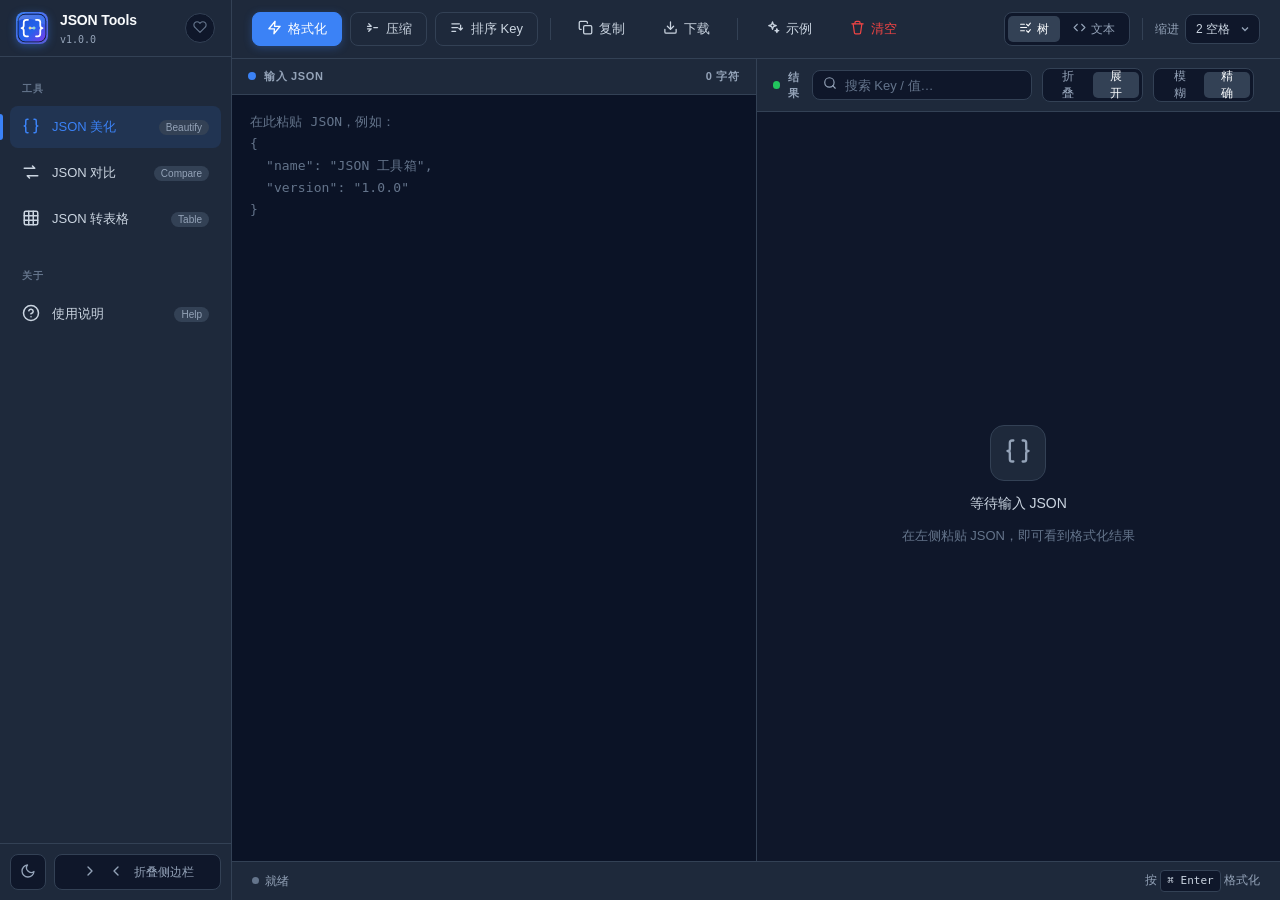
==== commit c86cf5a5: "fix:Modify relevant information" ====
--- a/index.html
+++ b/index.html
@@ -391,8 +391,8 @@
           <span class="qr-tip">扫码支持作者</span>
         </div>
         <ul class="author-meta">
-          <li><span class="k">邮箱</span><span class="v">author@example.com</span></li>
-          <li><span class="k">仓库</span><span class="v">github.com/yourname/json-tools</span></li>
+          <li><span class="k">邮箱</span><span class="v">935342295@qq.com</span></li>
+          <li><span class="k">仓库</span><span class="v">github.com/lex-pace/json-lab-plugin</span></li>
           <li><span class="k">版本</span><span class="v">v1.0.0</span></li>
         </ul>
         <p class="author-note">JSON Tools 是一个开源、零依赖的 JSON 工具集，遇到任何问题或想法都欢迎反馈。</p>
--- a/shared/styles.css
+++ b/shared/styles.css
@@ -815,14 +815,17 @@
   gap: 8px;
 }
 
-/* 真实赞赏码：保留二维码四周留白，方便扫码 */
+/* 真实赞赏码：完整显示 + 四周留白 padding，保证扫码成功率 */
 .donation-qr {
   display: block;
-  width: 160px;
-  height: 160px;
-  object-fit: cover;
+  width: 240px;
+  height: 240px;
+  object-fit: contain;
   border-radius: var(--radius);
   background: #fff;
+  padding: 10px;
+  box-sizing: border-box;
+  box-shadow: 0 2px 10px rgba(0, 0, 0, 0.08);
 }
 
 .qr-placeholder {
@@ -2270,7 +2273,7 @@
   display: flex;
   flex-direction: column;
   align-items: center;
-  gap: 6px;
+  gap: 8px;
   flex-shrink: 0;
 }
 
@@ -2289,8 +2292,8 @@
 }
 
 .donate-qr .donation-qr {
-  width: 112px;
-  height: 112px;
+  width: 180px;
+  height: 180px;
 }
 
 .qr-placeholder svg { width: 22px; height: 22px; }
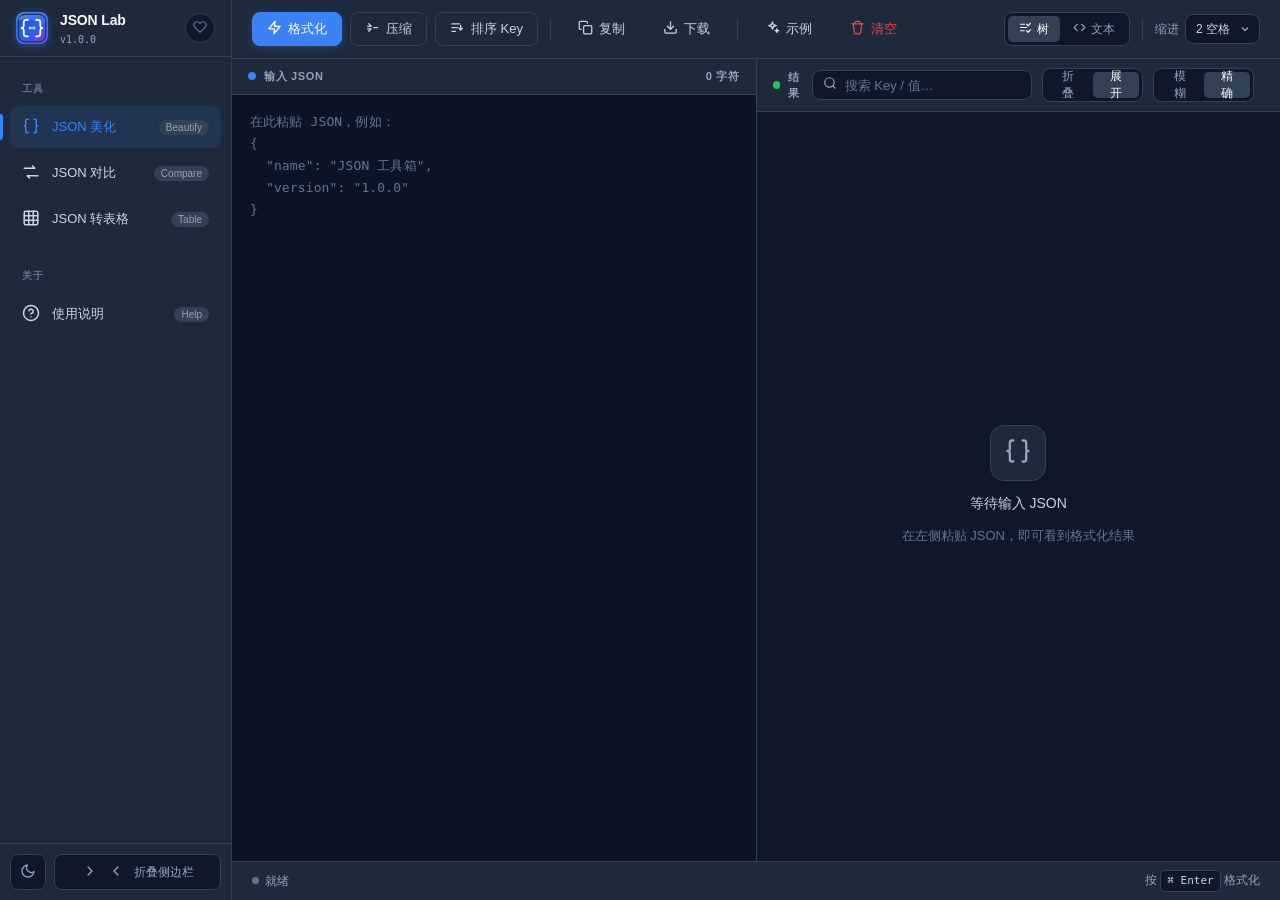
==== commit 60921b3c: "rename: JSON Tools → JSON Lab - 产品名全文替换：manifest、index.html、popup、pages、docs - logo 文件改名：json-tools-" ====
--- a/index.html
+++ b/index.html
@@ -3,8 +3,8 @@
 <head>
   <meta charset="UTF-8" />
   <meta name="viewport" content="width=device-width, initial-scale=1.0" />
-  <link rel="icon" type="image/svg+xml" href="icons/json-tools-logo.svg" />
-  <title>JSON Tools · 浏览器 JSON 工具箱</title>
+  <link rel="icon" type="image/svg+xml" href="icons/json-lab-logo.svg" />
+  <title>JSON Lab · 浏览器 JSON 工具箱</title>
   <link rel="stylesheet" href="shared/styles.css" />
 </head>
 <body>
@@ -12,9 +12,9 @@
     <!-- ============ 侧边栏 ============ -->
     <aside class="sidebar" id="sidebar">
       <div class="sidebar-head">
-        <span class="logo"><img src="icons/json-tools-logo.svg" alt="JSON Tools" /></span>
+        <span class="logo"><img src="icons/json-lab-logo.svg" alt="JSON Lab" /></span>
         <div class="brand">
-          <span class="name">JSON Tools</span>
+          <span class="name">JSON Lab</span>
           <span class="ver">v1.0.0</span>
         </div>
         <button class="head-tip" id="author-btn" title="打赏作者 · 支持一下" aria-label="打赏作者">
@@ -260,10 +260,10 @@
         <div class="help-wrap">
           <!-- Hero -->
           <div class="help-hero">
-            <span class="help-hero-logo"><img src="icons/json-tools-logo.svg" alt="JSON Tools Logo" /></span>
+            <span class="help-hero-logo"><img src="icons/json-lab-logo.svg" alt="JSON Lab Logo" /></span>
             <div class="help-hero-text">
               <div class="help-eyebrow">DEVELOPER TOOLKIT · PRIVACY FIRST</div>
-              <h1 class="help-hero-title">JSON Tools</h1>
+              <h1 class="help-hero-title">JSON Lab</h1>
               <p class="help-hero-sub">更快读懂、整理、对比和导出 JSON。所有处理都在浏览器本地完成。</p>
               <div class="help-hero-tags">
                 <span class="htag">本地处理</span>
@@ -355,7 +355,7 @@
               <div class="donate-heart"><i data-icon="heart"></i></div>
               <div>
                 <h2 class="donate-title">支持作者</h2>
-                <p class="donate-desc">JSON Tools 完全免费开源。如果这个工具帮到了你，<br/>可以请作者喝杯咖啡 ☕ 支持持续维护。</p>
+                <p class="donate-desc">JSON Lab 完全免费开源。如果这个工具帮到了你，<br/>可以请作者喝杯咖啡 ☕ 支持持续维护。</p>
                 <button class="btn primary" id="help-author-btn"><i data-icon="heart"></i> 打赏作者</button>
               </div>
             </div>
@@ -366,7 +366,7 @@
           </div>
 
           <div class="help-footer">
-            <span>JSON Tools v1.0.0 · Made with ❤</span>
+            <span>JSON Lab v1.0.0 · Made with ❤</span>
           </div>
         </div>
       </section>
@@ -379,7 +379,7 @@
     <div class="modal" role="dialog" aria-modal="true" aria-labelledby="author-title">
       <button class="modal-close" id="author-close" title="关闭" aria-label="关闭"><i data-icon="x"></i></button>
       <div class="modal-head">
-        <span class="modal-logo"><img src="icons/json-tools-logo.svg" alt="JSON Tools" /></span>
+        <span class="modal-logo"><img src="icons/json-lab-logo.svg" alt="JSON Lab" /></span>
         <div>
           <div class="modal-title" id="author-title">打赏作者</div>
           <div class="modal-sub">请作者喝杯咖啡 · 支持开源</div>
@@ -395,7 +395,7 @@
           <li><span class="k">仓库</span><span class="v">github.com/lex-pace/json-lab-plugin</span></li>
           <li><span class="k">版本</span><span class="v">v1.0.0</span></li>
         </ul>
-        <p class="author-note">JSON Tools 是一个开源、零依赖的 JSON 工具集，遇到任何问题或想法都欢迎反馈。</p>
+        <p class="author-note">JSON Lab 是一个开源、零依赖的 JSON 工具集，遇到任何问题或想法都欢迎反馈。</p>
       </div>
     </div>
   </div>
